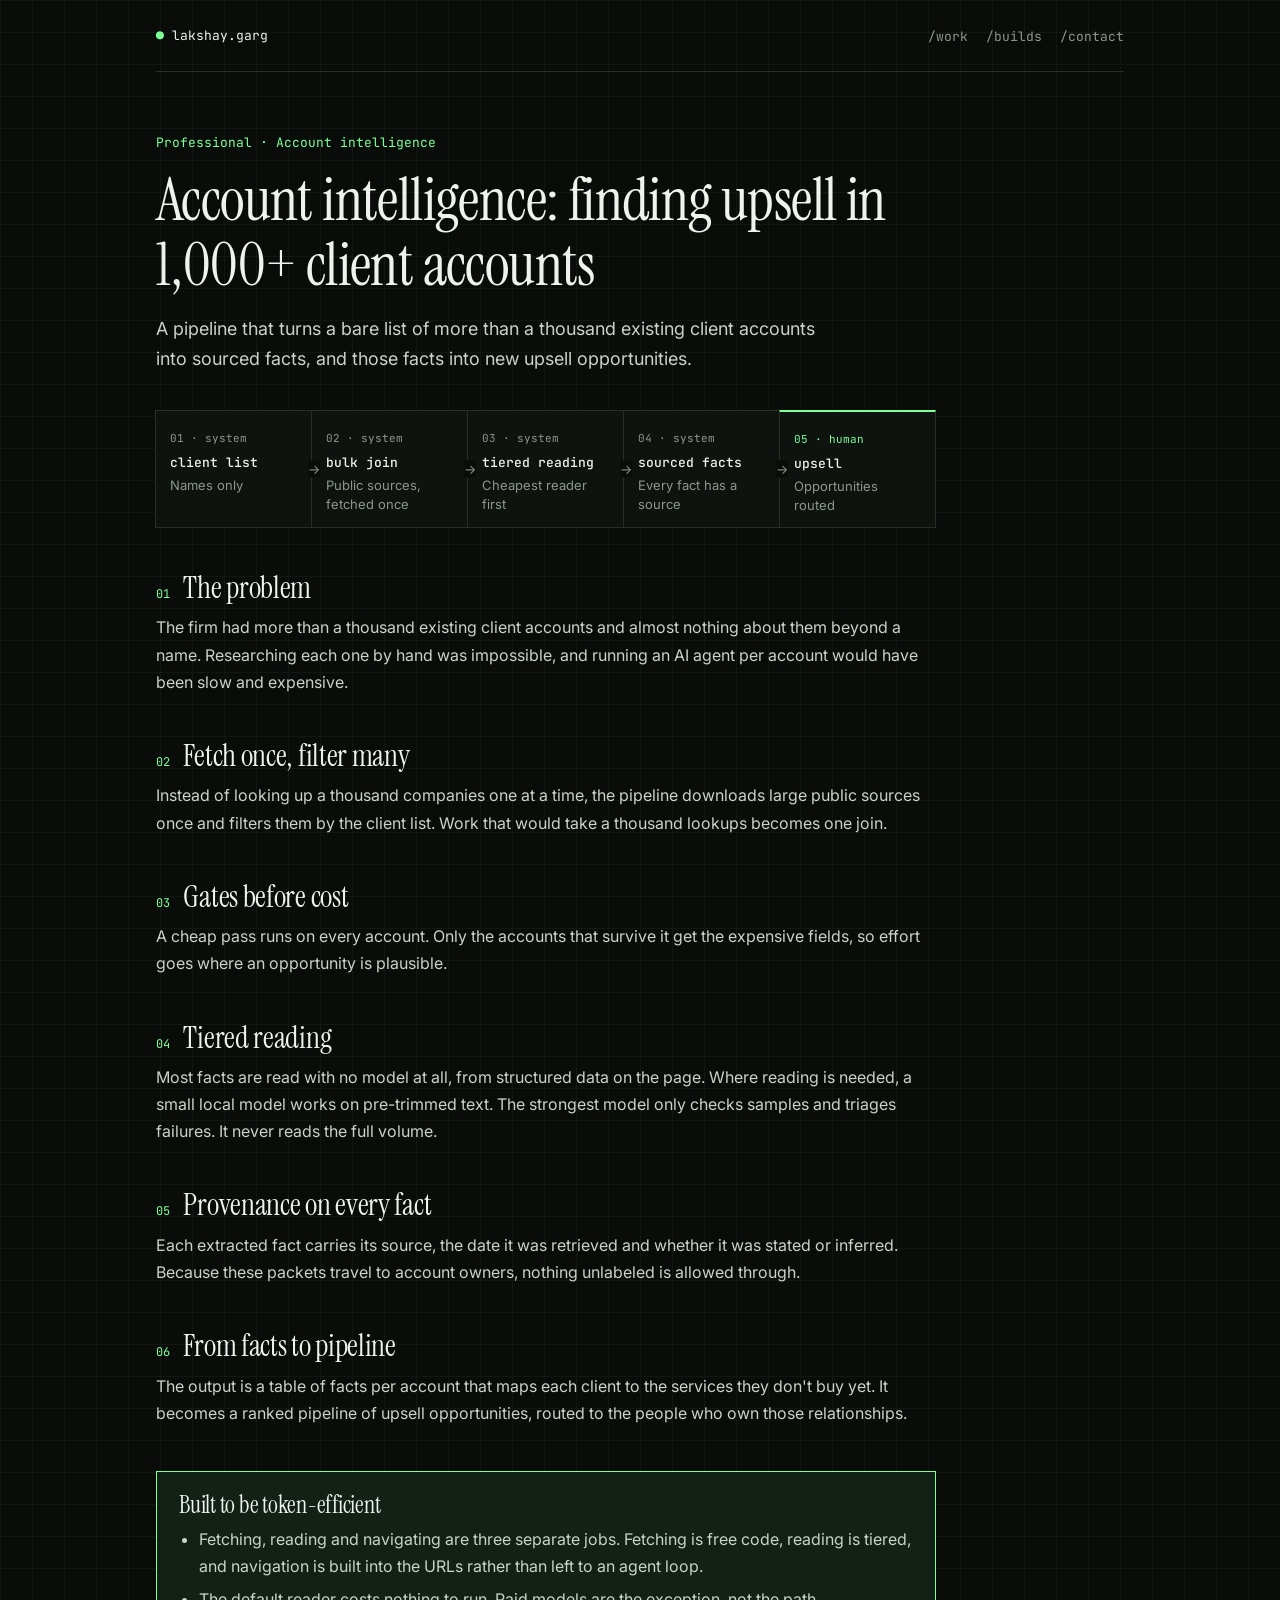
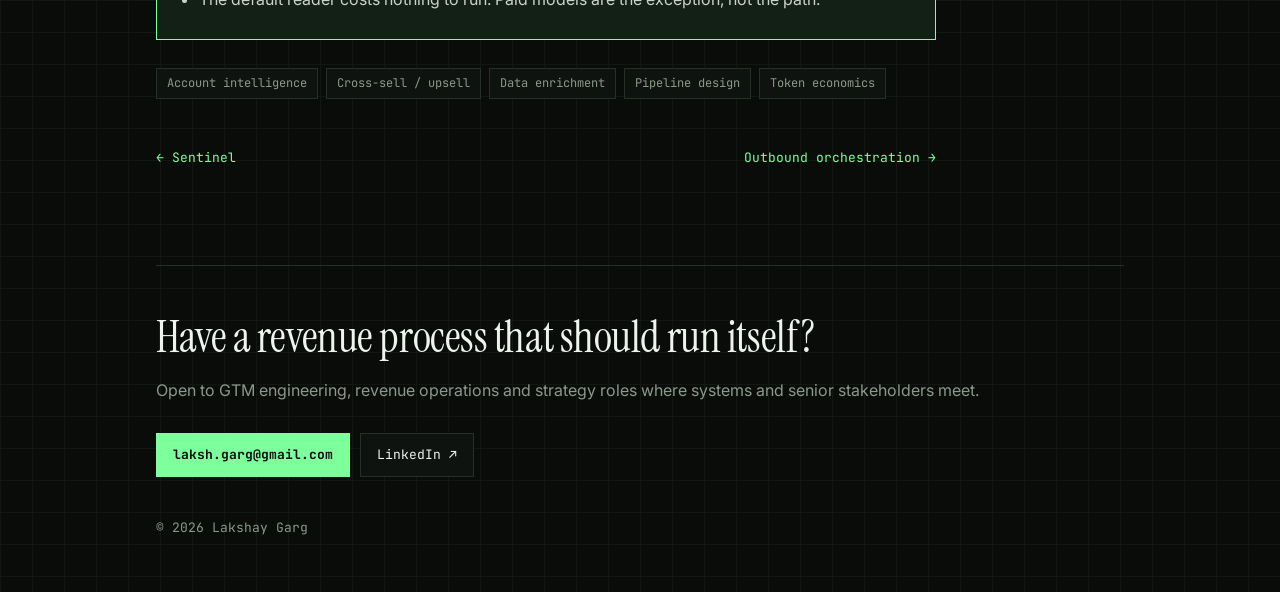
==== cases/account-intelligence.html @ 8b845780 "Redesign: process systems positioning, professional/personal split, new case studies Co-Authored-By:" ====
<!doctype html>
<html lang="en">
<head>
<meta charset="utf-8">
<meta name="viewport" content="width=device-width, initial-scale=1">
<title>Account intelligence — Lakshay Garg</title>
<meta name="description" content="A pipeline that turns a bare list of more than a thousand existing client accounts into sourced facts, and those facts into new upsell opportunities.">
<link rel="preconnect" href="https://fonts.googleapis.com"><link href="https://fonts.googleapis.com/css2?family=Inter:wght@400;500;600;700&family=JetBrains+Mono:wght@400;500;700&family=Instrument+Serif:ital@0;1&display=swap" rel="stylesheet">
<link rel="stylesheet" href="../site.css">
</head>
<body>
<div class="wrap">
<nav class="top"><a class="brand mono" href="../index.html"><b>●</b> lakshay.garg</a><span class="links"><a href="../index.html#professional">/work</a><a href="../index.html#personal">/builds</a><a href="../index.html#contact">/contact</a></span></nav>
<main class="case"><header><div class="mono prompt">Professional · Account intelligence</div><h1>Account intelligence: finding upsell in 1,000+ client accounts</h1><p class="lede">A pipeline that turns a bare list of more than a thousand existing client accounts into sourced facts, and those facts into new upsell opportunities.</p></header>
<div class="pipe"><div class=""><span>01 · system</span><b>client list</b><p>Names only</p></div><div class=""><span>02 · system</span><b>bulk join</b><p>Public sources, fetched once</p></div><div class=""><span>03 · system</span><b>tiered reading</b><p>Cheapest reader first</p></div><div class=""><span>04 · system</span><b>sourced facts</b><p>Every fact has a source</p></div><div class="h"><span>05 · human</span><b>upsell</b><p>Opportunities routed</p></div></div>
<section><h2><small>01</small>The problem</h2><p>The firm had more than a thousand existing client accounts and almost nothing about them beyond a name. Researching each one by hand was impossible, and running an AI agent per account would have been slow and expensive.</p></section>
<section><h2><small>02</small>Fetch once, filter many</h2><p>Instead of looking up a thousand companies one at a time, the pipeline downloads large public sources once and filters them by the client list. Work that would take a thousand lookups becomes one join.</p></section>
<section><h2><small>03</small>Gates before cost</h2><p>A cheap pass runs on every account. Only the accounts that survive it get the expensive fields, so effort goes where an opportunity is plausible.</p></section>
<section><h2><small>04</small>Tiered reading</h2><p>Most facts are read with no model at all, from structured data on the page. Where reading is needed, a small local model works on pre-trimmed text. The strongest model only checks samples and triages failures. It never reads the full volume.</p></section>
<section><h2><small>05</small>Provenance on every fact</h2><p>Each extracted fact carries its source, the date it was retrieved and whether it was stated or inferred. Because these packets travel to account owners, nothing unlabeled is allowed through.</p></section>
<section><h2><small>06</small>From facts to pipeline</h2><p>The output is a table of facts per account that maps each client to the services they don't buy yet. It becomes a ranked pipeline of upsell opportunities, routed to the people who own those relationships.</p></section>
<div class="box"><h3>Built to be token-efficient</h3><ul><li>Fetching, reading and navigating are three separate jobs. Fetching is free code, reading is tiered, and navigation is built into the URLs rather than left to an agent loop.</li><li>The default reader costs nothing to run. Paid models are the exception, not the path.</li></ul></div>
<div class="chips"><span class="chip">Account intelligence</span><span class="chip">Cross-sell / upsell</span><span class="chip">Data enrichment</span><span class="chip">Pipeline design</span><span class="chip">Token economics</span></div>
<div class="next"><span><a href="sentinel.html">← Sentinel</a></span><span><a href="outbound.html">Outbound orchestration →</a></span></div></main>
<footer id="contact">
  <h2>Have a revenue process that should run itself?</h2>
  <p>Open to GTM engineering, revenue operations and strategy roles where systems and senior stakeholders meet.</p>
  <div class="cta"><a class="btn primary" href="mailto:laksh.garg@gmail.com">laksh.garg@gmail.com</a><a class="btn" href="https://www.linkedin.com/in/lakshay-garg-66840947">LinkedIn ↗</a></div>
  <p class="fine mono">© 2026 Lakshay Garg</p>
</footer>
</div>
</body>
</html>
---- site.css ----
:root{
  --bg:#0a0c0a;--grid:#131713;--surface:#0f130f;--line:#263026;--ink:#eef3ee;--body:#c9d3c9;--muted:#8b988b;
  --accent:#7dff9b;--accent-ink:#0a0c0a;--accent-soft:#122016;
  color-scheme:dark;
}
/* The site is dark by design; light preference keeps the same palette. */
@media (prefers-color-scheme: dark){:root:not([data-theme="light"]){--bg:#0a0c0a}}
:root[data-theme="dark"]{--bg:#0a0c0a}
*{box-sizing:border-box}
body{margin:0;background-color:var(--bg);color:var(--body);font:16px/1.7 Inter,system-ui,sans-serif;-webkit-font-smoothing:antialiased;
  background-image:linear-gradient(var(--grid) 1px,transparent 1px),linear-gradient(90deg,var(--grid) 1px,transparent 1px);background-size:32px 32px}
.wrap{max-width:1000px;margin:0 auto;padding:0 16px}
.mono{font-family:"JetBrains Mono",ui-monospace,monospace;font-size:13px}
.serif{font-family:"Instrument Serif",Georgia,serif;font-weight:400}
a{color:var(--accent)}
h1,h2,h3,h4{margin:0;color:var(--ink);font-family:"Instrument Serif",Georgia,serif;font-weight:400;line-height:1.08;letter-spacing:-.01em}

nav.top{display:flex;justify-content:space-between;align-items:center;gap:12px;padding:22px 0;border-bottom:1px solid var(--line)}
nav.top .brand{color:var(--ink);text-decoration:none}
nav.top .brand b{color:var(--accent)}
nav.top .links a{margin-left:18px;color:var(--muted);text-decoration:none;font-family:"JetBrains Mono",monospace;font-size:13px}
nav.top .links a:hover{color:var(--accent)}

.hero{padding:84px 0 48px}
.prompt{color:var(--accent)}
.hero h1{font-size:clamp(40px,6.4vw,76px);margin:14px 0 22px;max-width:900px}
.hero h1 em{font-style:italic;color:var(--accent)}
.lede{font-size:clamp(16px,1.9vw,18px);color:var(--body);max-width:680px;margin:0}
.cta{display:flex;gap:10px;flex-wrap:wrap;margin-top:28px}
.btn{padding:10px 16px;border:1px solid var(--line);background:var(--surface);color:var(--ink);text-decoration:none;font-family:"JetBrains Mono",monospace;font-size:13px}
.btn:hover{border-color:var(--accent)}
.btn.primary{background:var(--accent);color:var(--accent-ink);border-color:var(--accent);font-weight:700}

.path{display:grid;grid-template-columns:repeat(6,1fr);margin-top:44px;border-top:1px solid var(--line)}
.path div{padding:14px 14px 0 0;position:relative}
.path div::before{content:"";position:absolute;top:-4px;left:0;width:7px;height:7px;background:var(--muted);border-radius:50%}
.path .now::before{background:var(--accent);box-shadow:0 0 0 4px var(--accent-soft)}
.path .now span{color:var(--accent)}
.path span{display:block;color:var(--muted);font-family:"JetBrains Mono",monospace;font-size:11px;text-transform:uppercase;letter-spacing:.06em}
.path b{display:block;color:var(--ink);font-weight:500;font-size:14px;line-height:1.4;margin-top:4px}

.pipe{display:flex;flex-wrap:wrap;margin:28px 0 0}
.pipe div{flex:1 1 140px;border:1px solid var(--line);margin:-1px 0 0 -1px;padding:12px 14px;background:var(--surface)}
.pipe span{color:var(--muted);font-family:"JetBrains Mono",monospace;font-size:11px}
.pipe b{display:block;color:var(--ink);font-family:"JetBrains Mono",monospace;font-size:13px;font-weight:500;margin:2px 0}
.pipe p{margin:0;font-size:13px;color:var(--muted);line-height:1.45}
.pipe div{position:relative}
.pipe div:not(:last-child)::after{content:"→";position:absolute;right:-9px;top:50%;transform:translateY(-50%);color:var(--muted);background:var(--bg);font-size:13px;line-height:1;padding:2px 0;z-index:1}
.pipe .h span{color:var(--accent)}
.pipe .h{border-top:2px solid var(--accent)}

section{padding:76px 0 0}
.sec-head{margin-bottom:22px}
.sec-head .mono{color:var(--accent)}
.sec-head h2{font-size:clamp(30px,4.4vw,44px);margin-top:6px}
.sec-head p{color:var(--muted);margin:8px 0 0;max-width:640px}

.cards{display:grid;grid-template-columns:repeat(auto-fit,minmax(290px,1fr));gap:12px}
.card{display:block;border:1px solid var(--line);background:var(--surface);padding:22px;text-decoration:none;color:var(--body);transition:border-color .15s}
.card:hover{border-color:var(--accent)}
.card .k{color:var(--accent);font-family:"JetBrains Mono",monospace;font-size:11px;text-transform:uppercase;letter-spacing:.06em}
.card h3{font-size:27px;margin:8px 0 8px}
.card p{margin:0 0 14px;font-size:15px}
.card .go{font-family:"JetBrains Mono",monospace;font-size:12px;color:var(--accent)}

.grid4{display:grid;grid-template-columns:repeat(auto-fit,minmax(210px,1fr));gap:12px}
.grid4 div{border:1px solid var(--line);background:var(--surface);padding:18px}
.grid4 h4{font-size:22px;margin-bottom:6px}
.grid4 p{margin:0;color:var(--muted);font-size:14px}
.chips{display:flex;flex-wrap:wrap;gap:8px}
.chip{border:1px solid var(--line);padding:4px 10px;font-family:"JetBrains Mono",monospace;font-size:12px;color:var(--muted);background:var(--surface)}

footer{margin-top:96px;padding:48px 0 40px;border-top:1px solid var(--line)}
footer h2{font-size:clamp(30px,4.4vw,44px)}
footer p{color:var(--muted)}
.fine{margin-top:40px;color:var(--muted)}

/* Case pages */
.case{max-width:780px}
.case header{padding:60px 0 8px}
.case header h1{font-size:clamp(36px,5.6vw,60px);margin:14px 0 16px}
.case section{padding:44px 0 0}
.case section h2{font-size:30px;margin-bottom:10px;display:flex;gap:14px;align-items:baseline}
.case section h2 small{font-family:"JetBrains Mono",monospace;font-size:12px;color:var(--accent)}
.case section p{margin:0}
.box{border:1px solid var(--accent);background:var(--accent-soft);padding:20px 22px;margin-top:44px}
.box h3{font-size:24px;margin-bottom:8px}
.box ul{margin:0;padding-left:20px}
.box li{margin:6px 0}
.case .chips{margin-top:28px}
.next{display:flex;justify-content:space-between;gap:12px;flex-wrap:wrap;padding:48px 0 0;font-family:"JetBrains Mono",monospace;font-size:13px}
.next a{text-decoration:none}

@media (max-width:640px){
  .hero{padding:52px 0 36px}
  nav.top .links a{margin-left:12px}
  .path{grid-template-columns:repeat(2,1fr);row-gap:18px}
  .pipe div::after{display:none}
}
.how{padding-top:56px}
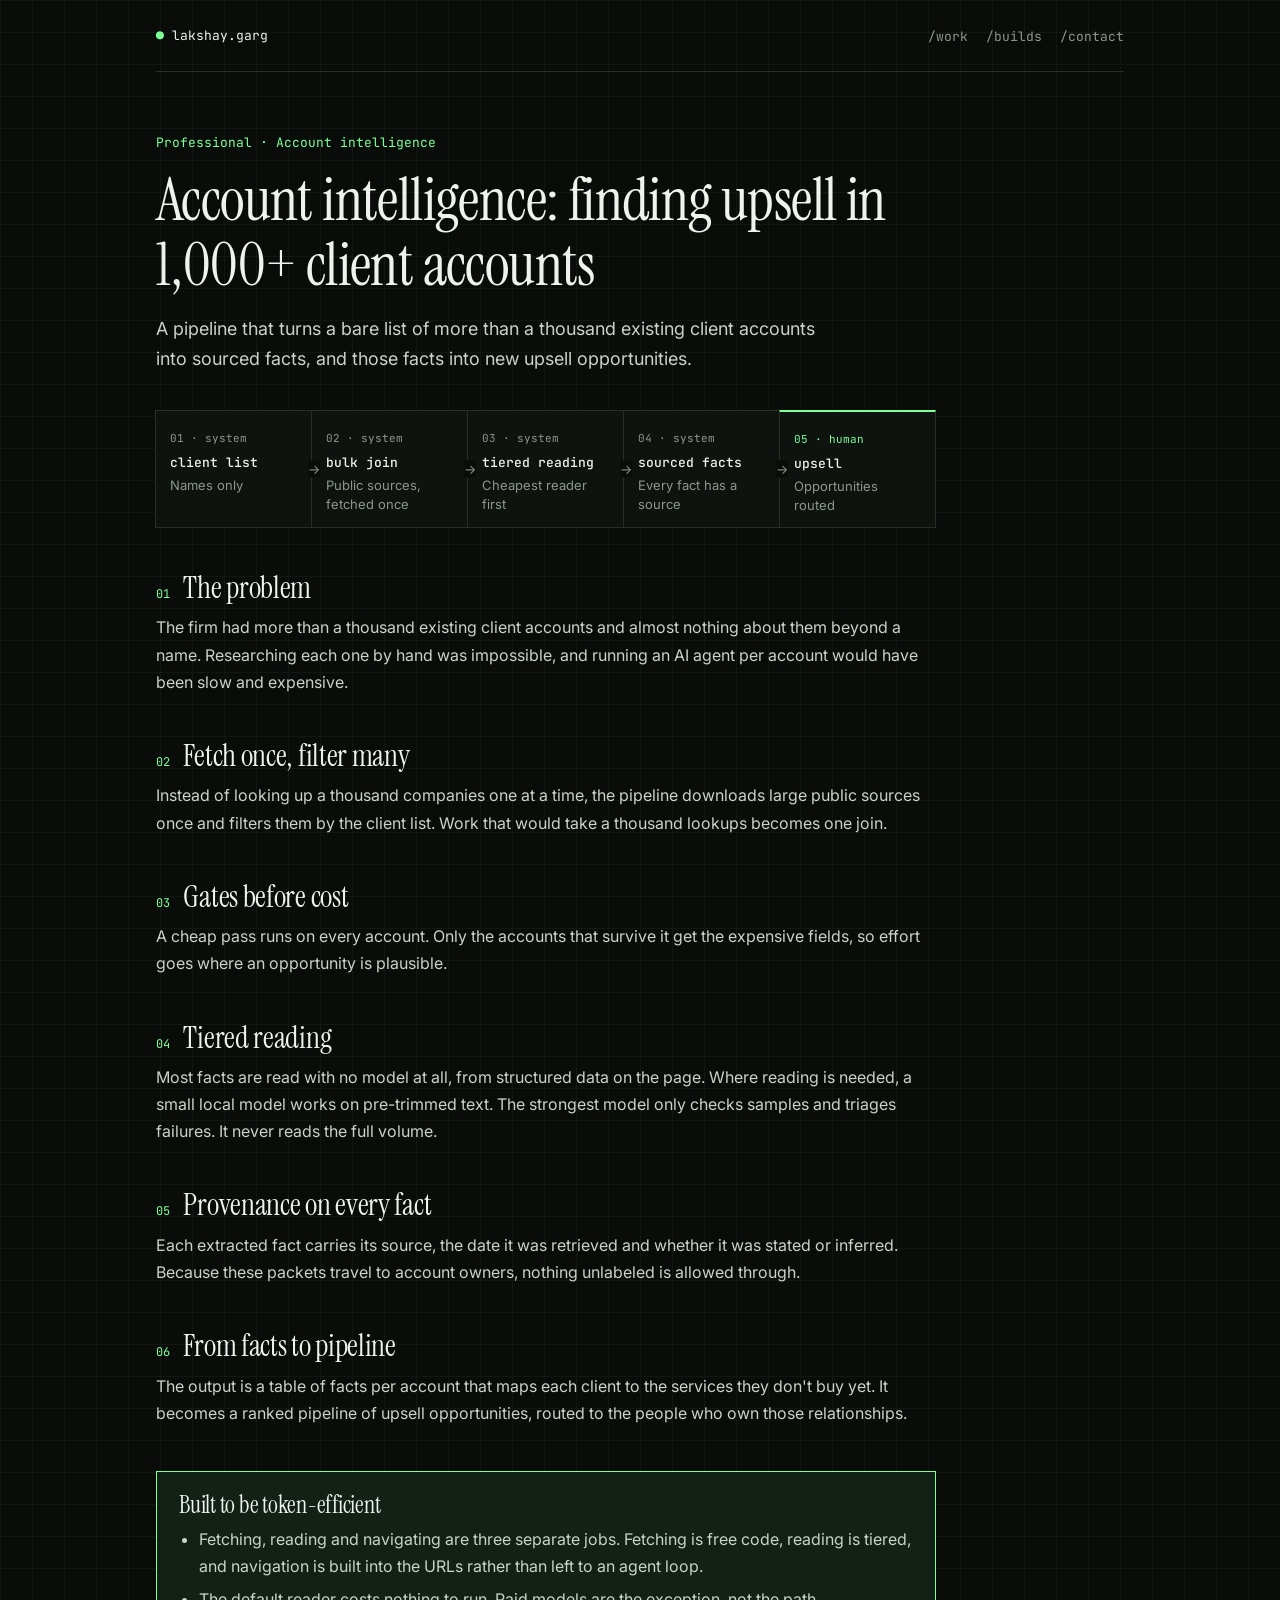
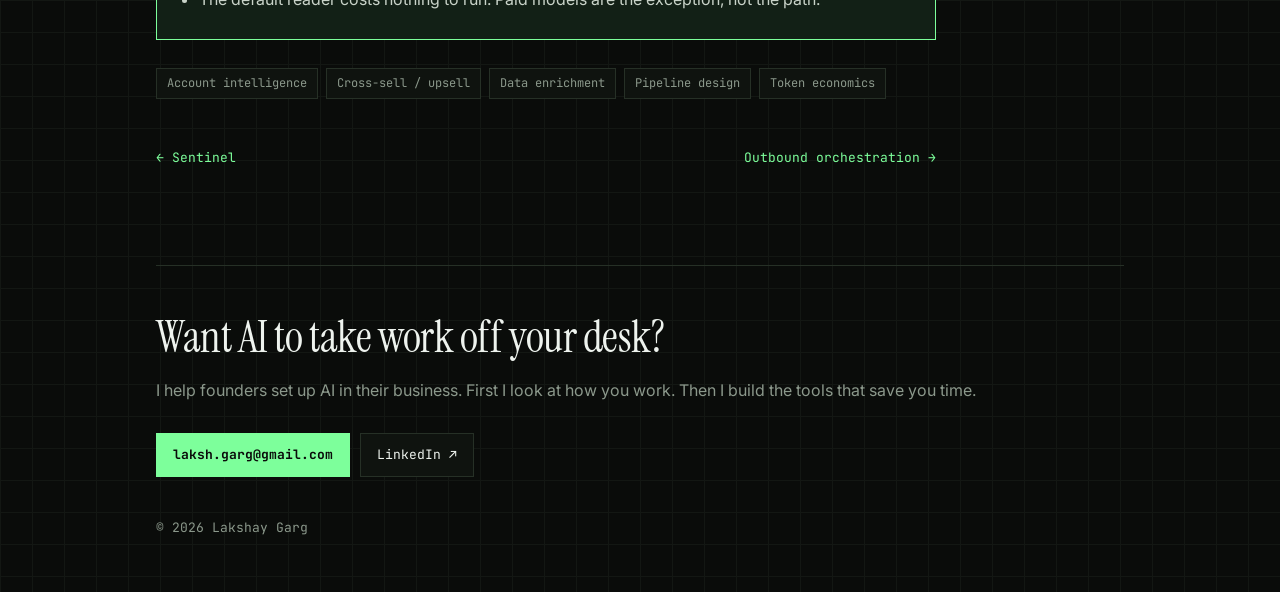
==== commit 236f4f16: "Speak to founders: new homepage top, footer and link preview Co-Authored-By: Claude Opus 5.5 <norepl" ====
--- a/cases/account-intelligence.html
+++ b/cases/account-intelligence.html
@@ -6,6 +6,7 @@
 <title>Account intelligence — Lakshay Garg</title>
 <meta name="description" content="A pipeline that turns a bare list of more than a thousand existing client accounts into sourced facts, and those facts into new upsell opportunities.">
 <link rel="preconnect" href="https://fonts.googleapis.com"><link href="https://fonts.googleapis.com/css2?family=Inter:wght@400;500;600;700&family=JetBrains+Mono:wght@400;500;700&family=Instrument+Serif:ital@0;1&display=swap" rel="stylesheet">
+<meta property="og:title" content="Account intelligence — Lakshay Garg"><meta property="og:description" content="A pipeline that turns a bare list of more than a thousand existing client accounts into sourced facts, and those facts into new upsell opportunities."><meta property="og:url" content="https://lakshgarg-wq.github.io/cases/account-intelligence.html"><meta property="og:image" content="https://lakshgarg-wq.github.io/og/home.png"><meta name="twitter:card" content="summary_large_image">
 <link rel="stylesheet" href="../site.css">
 </head>
 <body>
@@ -23,8 +24,8 @@
 <div class="chips"><span class="chip">Account intelligence</span><span class="chip">Cross-sell / upsell</span><span class="chip">Data enrichment</span><span class="chip">Pipeline design</span><span class="chip">Token economics</span></div>
 <div class="next"><span><a href="sentinel.html">← Sentinel</a></span><span><a href="outbound.html">Outbound orchestration →</a></span></div></main>
 <footer id="contact">
-  <h2>Have a revenue process that should run itself?</h2>
-  <p>Open to GTM engineering, revenue operations and strategy roles where systems and senior stakeholders meet.</p>
+  <h2>Want AI to take work off your desk?</h2>
+  <p>I help founders set up AI in their business. First I look at how you work. Then I build the tools that save you time.</p>
   <div class="cta"><a class="btn primary" href="mailto:laksh.garg@gmail.com">laksh.garg@gmail.com</a><a class="btn" href="https://www.linkedin.com/in/lakshay-garg-66840947">LinkedIn ↗</a></div>
   <p class="fine mono">© 2026 Lakshay Garg</p>
 </footer>
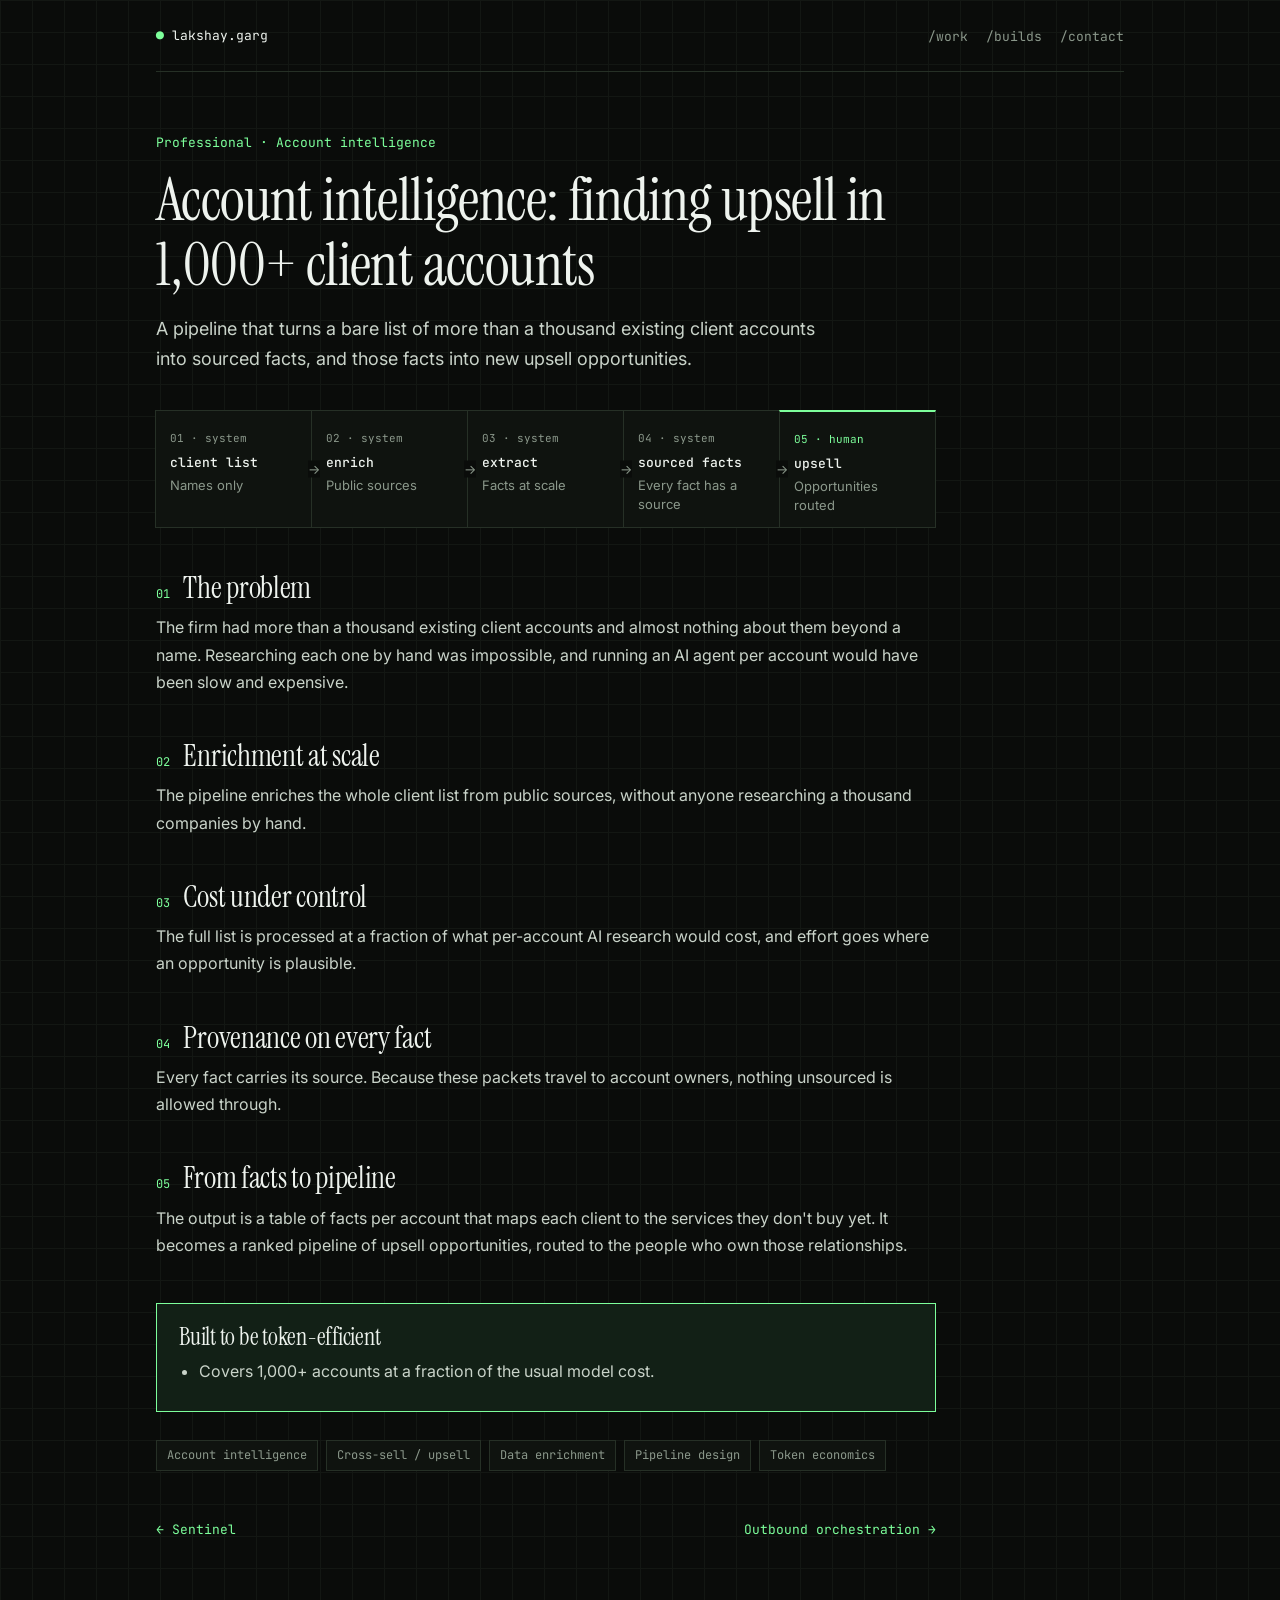
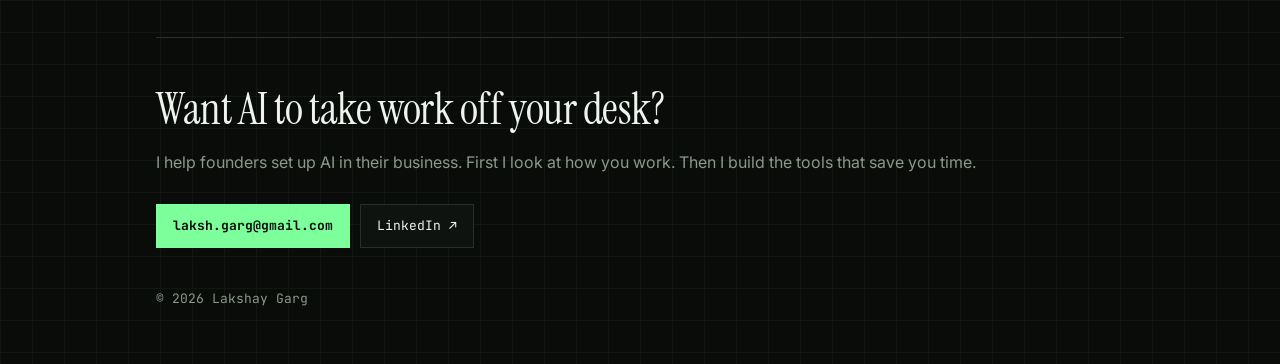
==== commit 13a546a0: "Show outcomes, not methods: strip workflow detail from every page Co-Authored-By: Claude Opus 5.5 <n" ====
--- a/cases/account-intelligence.html
+++ b/cases/account-intelligence.html
@@ -13,14 +13,13 @@
 <div class="wrap">
 <nav class="top"><a class="brand mono" href="../index.html"><b>●</b> lakshay.garg</a><span class="links"><a href="../index.html#professional">/work</a><a href="../index.html#personal">/builds</a><a href="../index.html#contact">/contact</a></span></nav>
 <main class="case"><header><div class="mono prompt">Professional · Account intelligence</div><h1>Account intelligence: finding upsell in 1,000+ client accounts</h1><p class="lede">A pipeline that turns a bare list of more than a thousand existing client accounts into sourced facts, and those facts into new upsell opportunities.</p></header>
-<div class="pipe"><div class=""><span>01 · system</span><b>client list</b><p>Names only</p></div><div class=""><span>02 · system</span><b>bulk join</b><p>Public sources, fetched once</p></div><div class=""><span>03 · system</span><b>tiered reading</b><p>Cheapest reader first</p></div><div class=""><span>04 · system</span><b>sourced facts</b><p>Every fact has a source</p></div><div class="h"><span>05 · human</span><b>upsell</b><p>Opportunities routed</p></div></div>
+<div class="pipe"><div class=""><span>01 · system</span><b>client list</b><p>Names only</p></div><div class=""><span>02 · system</span><b>enrich</b><p>Public sources</p></div><div class=""><span>03 · system</span><b>extract</b><p>Facts at scale</p></div><div class=""><span>04 · system</span><b>sourced facts</b><p>Every fact has a source</p></div><div class="h"><span>05 · human</span><b>upsell</b><p>Opportunities routed</p></div></div>
 <section><h2><small>01</small>The problem</h2><p>The firm had more than a thousand existing client accounts and almost nothing about them beyond a name. Researching each one by hand was impossible, and running an AI agent per account would have been slow and expensive.</p></section>
-<section><h2><small>02</small>Fetch once, filter many</h2><p>Instead of looking up a thousand companies one at a time, the pipeline downloads large public sources once and filters them by the client list. Work that would take a thousand lookups becomes one join.</p></section>
-<section><h2><small>03</small>Gates before cost</h2><p>A cheap pass runs on every account. Only the accounts that survive it get the expensive fields, so effort goes where an opportunity is plausible.</p></section>
-<section><h2><small>04</small>Tiered reading</h2><p>Most facts are read with no model at all, from structured data on the page. Where reading is needed, a small local model works on pre-trimmed text. The strongest model only checks samples and triages failures. It never reads the full volume.</p></section>
-<section><h2><small>05</small>Provenance on every fact</h2><p>Each extracted fact carries its source, the date it was retrieved and whether it was stated or inferred. Because these packets travel to account owners, nothing unlabeled is allowed through.</p></section>
-<section><h2><small>06</small>From facts to pipeline</h2><p>The output is a table of facts per account that maps each client to the services they don't buy yet. It becomes a ranked pipeline of upsell opportunities, routed to the people who own those relationships.</p></section>
-<div class="box"><h3>Built to be token-efficient</h3><ul><li>Fetching, reading and navigating are three separate jobs. Fetching is free code, reading is tiered, and navigation is built into the URLs rather than left to an agent loop.</li><li>The default reader costs nothing to run. Paid models are the exception, not the path.</li></ul></div>
+<section><h2><small>02</small>Enrichment at scale</h2><p>The pipeline enriches the whole client list from public sources, without anyone researching a thousand companies by hand.</p></section>
+<section><h2><small>03</small>Cost under control</h2><p>The full list is processed at a fraction of what per-account AI research would cost, and effort goes where an opportunity is plausible.</p></section>
+<section><h2><small>04</small>Provenance on every fact</h2><p>Every fact carries its source. Because these packets travel to account owners, nothing unsourced is allowed through.</p></section>
+<section><h2><small>05</small>From facts to pipeline</h2><p>The output is a table of facts per account that maps each client to the services they don't buy yet. It becomes a ranked pipeline of upsell opportunities, routed to the people who own those relationships.</p></section>
+<div class="box"><h3>Built to be token-efficient</h3><ul><li>Covers 1,000+ accounts at a fraction of the usual model cost.</li></ul></div>
 <div class="chips"><span class="chip">Account intelligence</span><span class="chip">Cross-sell / upsell</span><span class="chip">Data enrichment</span><span class="chip">Pipeline design</span><span class="chip">Token economics</span></div>
 <div class="next"><span><a href="sentinel.html">← Sentinel</a></span><span><a href="outbound.html">Outbound orchestration →</a></span></div></main>
 <footer id="contact">
